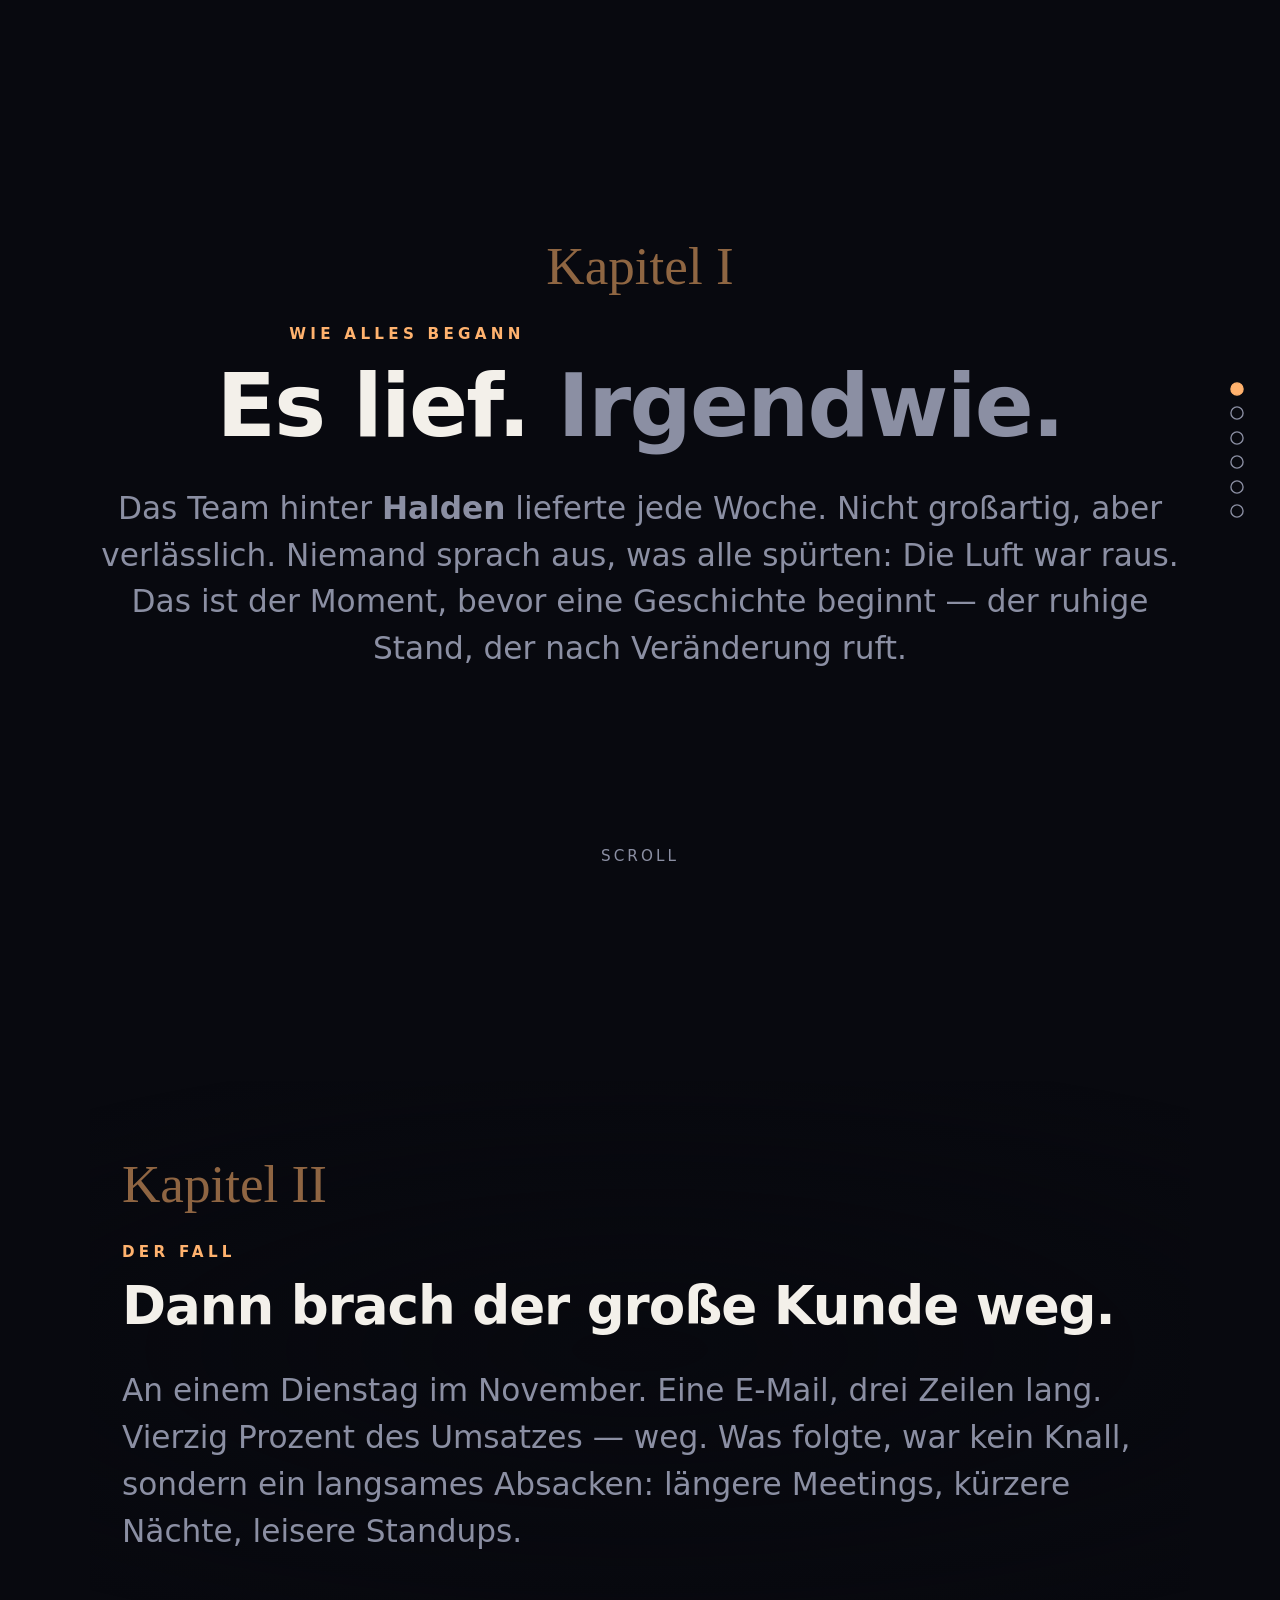
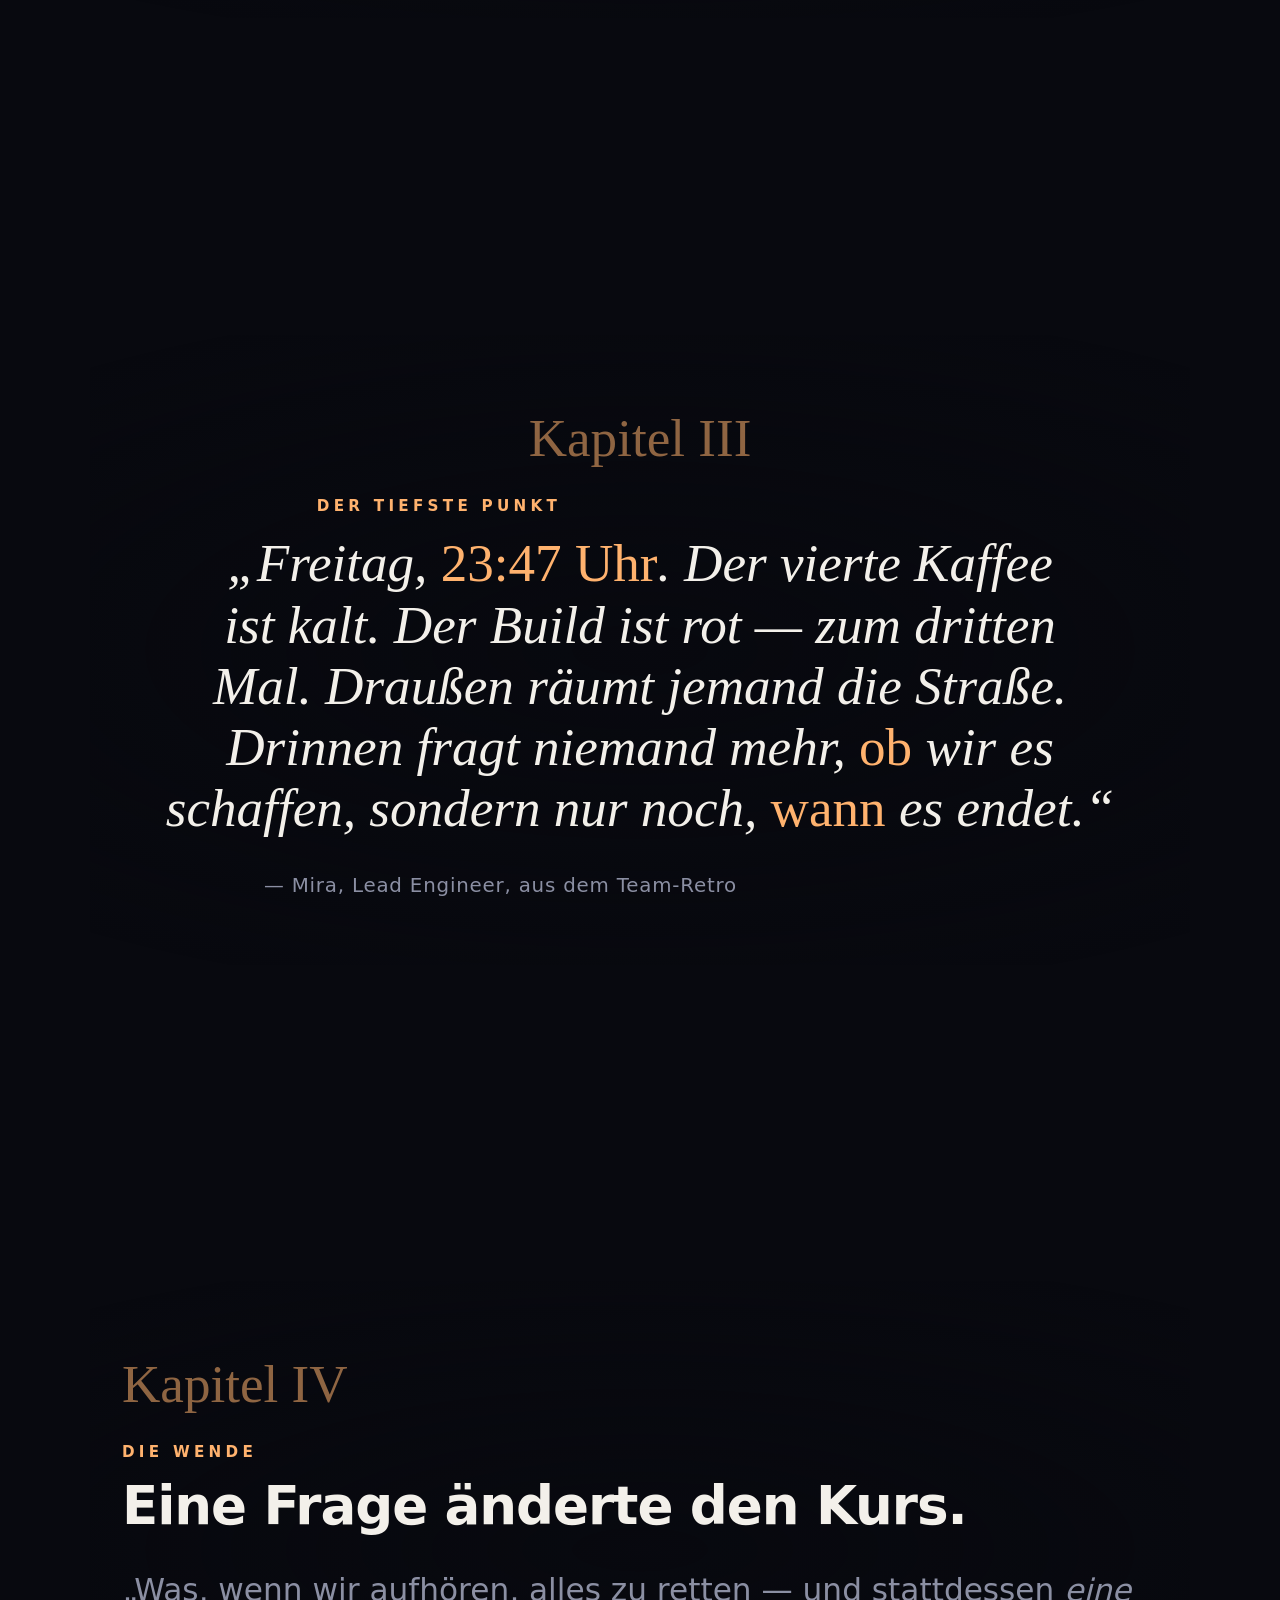
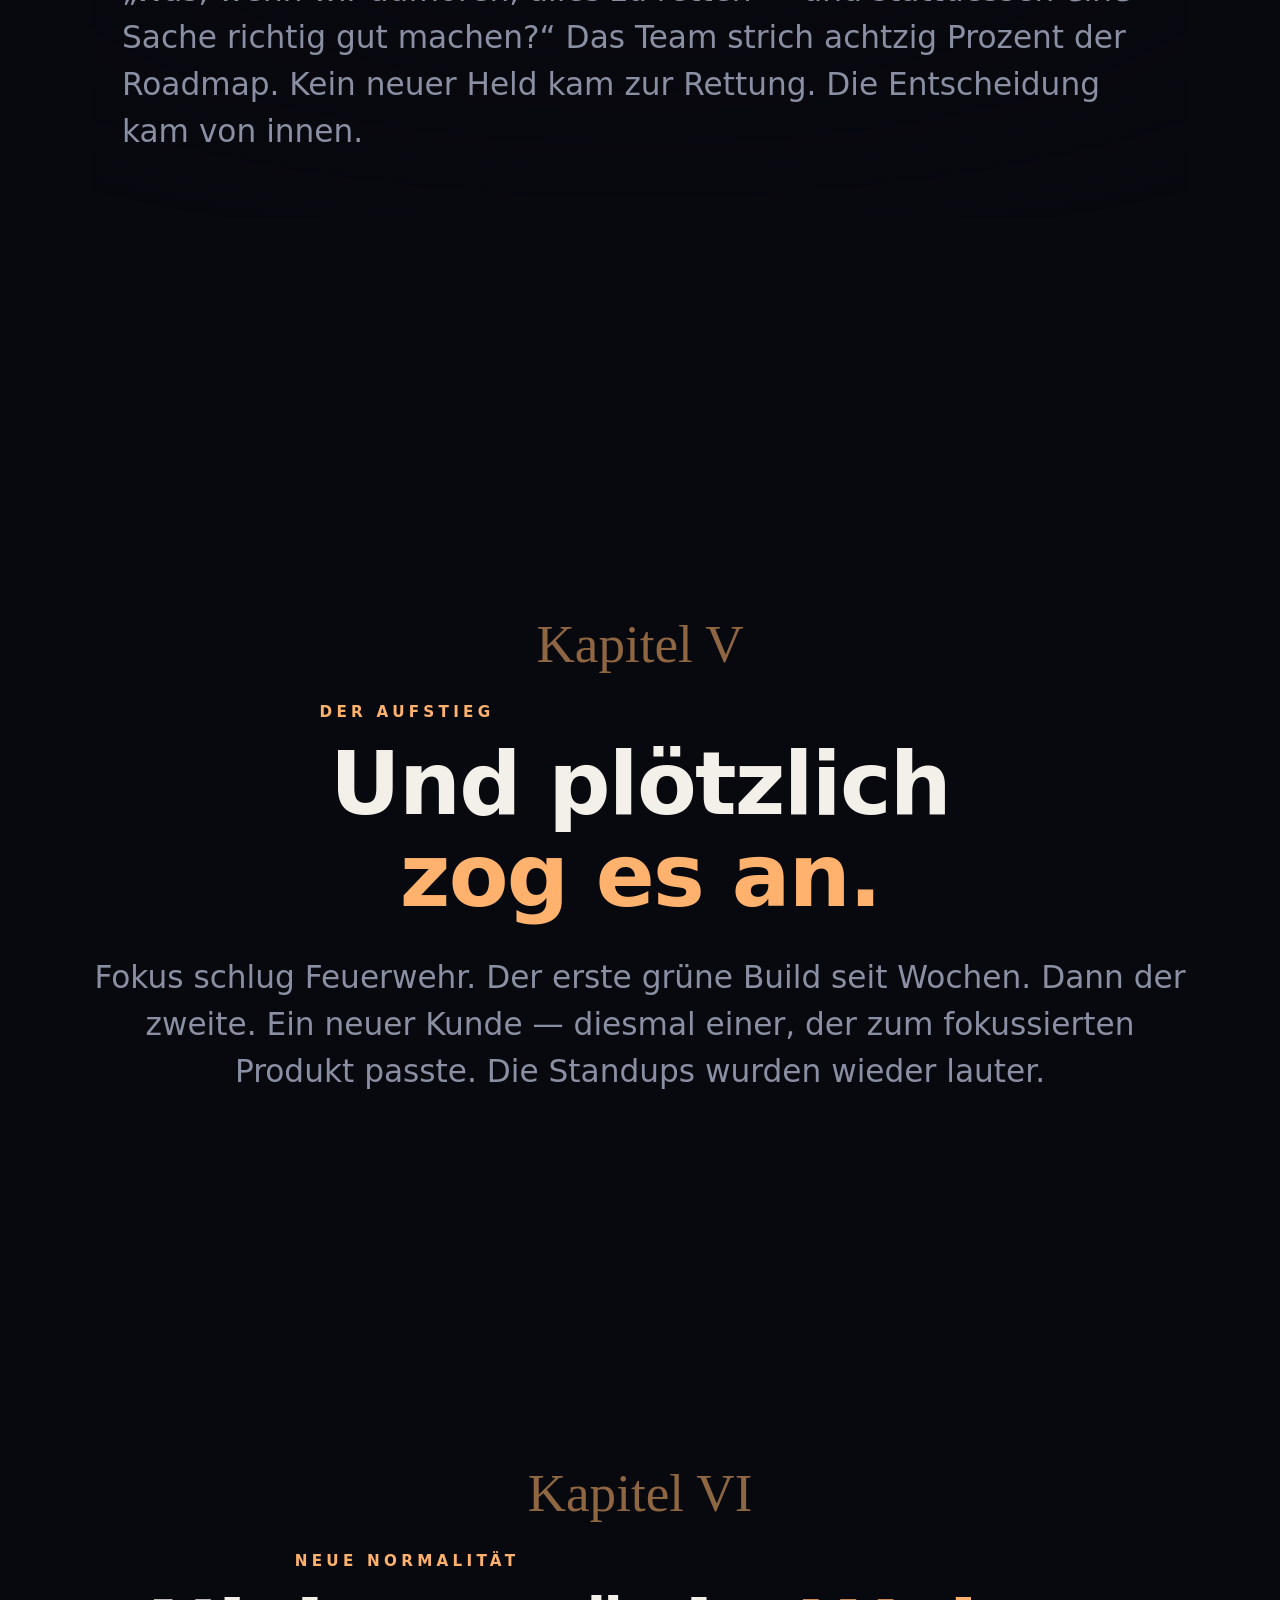
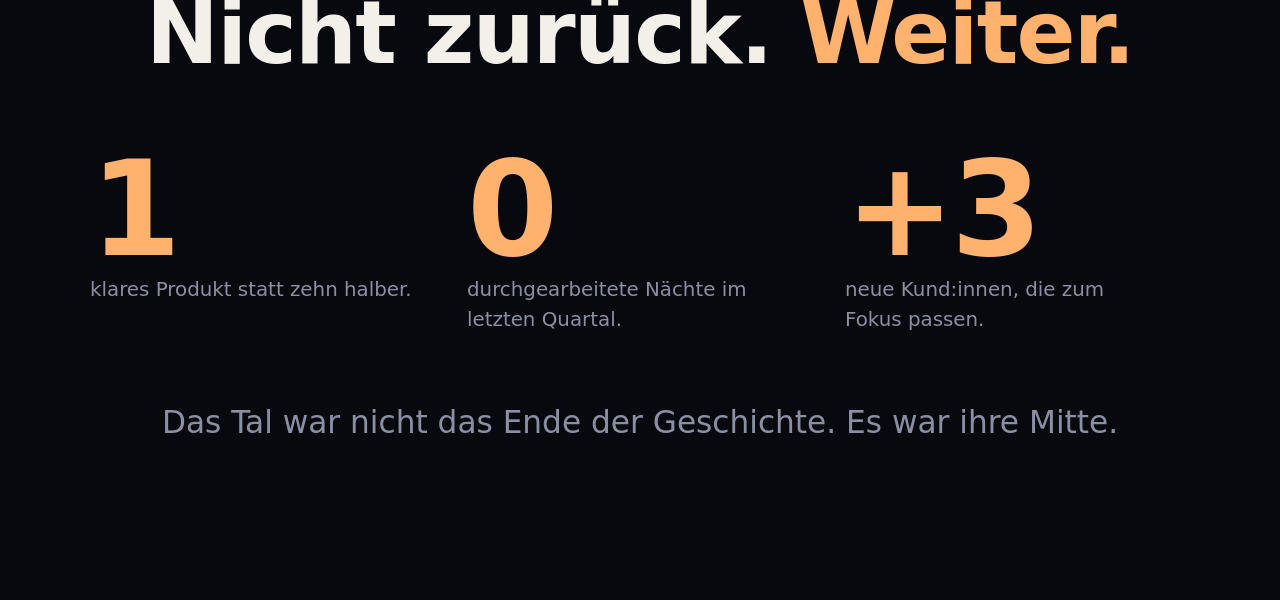
==== the-journey/index.html @ aa6193be "feat: three story-driven three.js presentation templates Drei self-contained HTML-Templates (the-pit" ====
<!DOCTYPE html>
<html lang="de">
<head>
  <meta charset="UTF-8" />
  <meta name="viewport" content="width=device-width, initial-scale=1.0" />
  <title>The Journey — Halden</title>

  <!-- Shared design foundation -->
  <link rel="stylesheet" href="../shared/base.css" />

  <!--
    THE JOURNEY — Story-Struktur: "Man in a Hole" (Pip Decks / Storyteller Tactics)
    Status quo -> Fall -> Struggle (mit Rolls Royce Moment) -> Turn -> Rise -> New Normal.
    Optik: cinematisch, Stimmung wandert dunkel -> hell mit dem Scroll.
    Kamera sinkt in einen Partikel-Tunnel hinab und steigt wieder auf.
  -->
  <style>
    /* Palette-Override: Start dunkel, warmer Akzent für die Erlösung am Ende. */
    :root {
      --bg: #08090f;
      --fg: #f3f0ea;
      --muted: #8b8fa3;
      --accent: #ffb26e;      /* warmes Licht = Hoffnung / Aufstieg */
      --accent-2: #6ea8fe;    /* kühles Blau = Ausgangszustand */
    }

    /* Inhaltssektionen etwas nach unten setzen, damit das Visual atmet. */
    .section__inner { position: relative; }

    /* Lesbarkeit über der bewegten Szene: sanfter Halo hinter Text. */
    .veil {
      background: radial-gradient(120% 80% at 50% 50%, rgba(8,9,15,0.72), rgba(8,9,15,0) 70%);
      padding: var(--space-lg) var(--space-md);
      border-radius: 24px;
    }

    .quote {
      font-family: var(--font-serif);
      font-size: var(--step-2);
      line-height: 1.15;
      font-style: italic;
      text-wrap: balance;
    }
    .quote span { color: var(--accent); font-style: normal; }
    .attribution { margin-top: var(--space-md); color: var(--muted); letter-spacing: 0.04em; }

    .chapter-index {
      font-family: var(--font-serif);
      font-size: var(--step-2);
      color: var(--accent);
      opacity: 0.55;
      display: block;
      margin-bottom: var(--space-sm);
    }
  </style>
</head>
<body>

  <!-- three.js Hintergrundszene (rein dekorativ) -->
  <canvas class="scene-canvas" aria-hidden="true"></canvas>

  <!-- Scroll-Fortschrittsbalken -->
  <div class="progress" aria-hidden="true"></div>

  <!-- Sektions-Navigation -->
  <nav class="nav-dots" aria-label="Kapitel">
    <a href="#status-quo" aria-label="Status Quo"></a>
    <a href="#fall" aria-label="Der Fall"></a>
    <a href="#struggle" aria-label="Der Kampf"></a>
    <a href="#turn" aria-label="Die Wende"></a>
    <a href="#rise" aria-label="Der Aufstieg"></a>
    <a href="#new-normal" aria-label="Neue Normalität"></a>
  </nav>

  <main class="deck">

    <!-- 1 — STATUS QUO · Story Hook: ruhiger, fast zu ruhiger Ausgangszustand -->
    <section class="section" id="status-quo">
      <div class="section__inner text-center reveal">
        <span class="chapter-index">Kapitel I</span>
        <p class="kicker">Wie alles begann</p>
        <h1 class="headline">Es lief. <span class="dim">Irgendwie.</span></h1>
        <p class="lead mx-auto">
          Das Team hinter <strong>Halden</strong> lieferte jede Woche. Nicht großartig,
          aber verlässlich. Niemand sprach aus, was alle spürten: Die Luft war raus.
          Das ist der Moment, bevor eine Geschichte beginnt — der ruhige Stand,
          der nach Veränderung ruft.
        </p>
      </div>
      <div class="scroll-hint">scroll</div>
    </section>

    <!-- 2 — THE FALL · Man in a Hole: der Absturz, Stimmung kippt -->
    <section class="section" id="fall">
      <div class="section__inner veil reveal">
        <span class="chapter-index">Kapitel II</span>
        <p class="kicker">Der Fall</p>
        <h2 class="subhead">Dann brach der große Kunde weg.</h2>
        <p class="lead">
          An einem Dienstag im November. Eine E-Mail, drei Zeilen lang.
          Vierzig Prozent des Umsatzes — weg. Was folgte, war kein Knall,
          sondern ein langsames Absacken: längere Meetings, kürzere Nächte,
          leisere Standups.
        </p>
      </div>
    </section>

    <!-- 3 — THE STRUGGLE · tiefster Punkt + Rolls Royce Moment (sinnliches Detail) -->
    <section class="section" id="struggle">
      <div class="section__inner text-center veil reveal">
        <span class="chapter-index">Kapitel III</span>
        <p class="kicker">Der tiefste Punkt</p>
        <!-- Rolls Royce Moment: ein konkretes, sinnliches Detail, das haften bleibt -->
        <blockquote class="quote">
          „Freitag, <span>23:47 Uhr</span>. Der vierte Kaffee ist kalt.
          Der Build ist rot — zum dritten Mal. Draußen räumt jemand die Straße.
          Drinnen fragt niemand mehr, <span>ob</span> wir es schaffen,
          sondern nur noch, <span>wann</span> es endet.“
        </blockquote>
        <p class="attribution">— Mira, Lead Engineer, aus dem Team-Retro</p>
      </div>
    </section>

    <!-- 4 — THE TURN · die Wende / Entscheidung -->
    <section class="section" id="turn">
      <div class="section__inner veil reveal">
        <span class="chapter-index">Kapitel IV</span>
        <p class="kicker">Die Wende</p>
        <h2 class="subhead">Eine Frage änderte den Kurs.</h2>
        <p class="lead">
          „Was, wenn wir aufhören, alles zu retten — und stattdessen <em>eine</em>
          Sache richtig gut machen?“ Das Team strich achtzig Prozent der Roadmap.
          Kein neuer Held kam zur Rettung. Die Entscheidung kam von innen.
        </p>
      </div>
    </section>

    <!-- 5 — THE RISE · Herausklettern, Stimmung hellt auf -->
    <section class="section" id="rise">
      <div class="section__inner text-center reveal">
        <span class="chapter-index">Kapitel V</span>
        <p class="kicker">Der Aufstieg</p>
        <h2 class="headline">Und plötzlich <span class="accent">zog es an.</span></h2>
        <p class="lead mx-auto">
          Fokus schlug Feuerwehr. Der erste grüne Build seit Wochen. Dann der zweite.
          Ein neuer Kunde — diesmal einer, der zum fokussierten Produkt passte.
          Die Standups wurden wieder lauter.
        </p>
      </div>
    </section>

    <!-- 6 — NEW NORMAL · Auflösung (hell) + Ausblick -->
    <section class="section" id="new-normal">
      <div class="section__inner text-center reveal">
        <span class="chapter-index">Kapitel VI</span>
        <p class="kicker">Neue Normalität</p>
        <h2 class="headline">Nicht zurück. <span class="accent">Weiter.</span></h2>
        <div class="grid-3 stagger" style="margin-top: var(--space-lg); text-align:left;">
          <div class="reveal" style="--i:0"><p class="stat accent">1</p><p class="dim">klares Produkt statt zehn halber.</p></div>
          <div class="reveal" style="--i:1"><p class="stat accent">0</p><p class="dim">durchgearbeitete Nächte im letzten Quartal.</p></div>
          <div class="reveal" style="--i:2"><p class="stat accent">+3</p><p class="dim">neue Kund:innen, die zum Fokus passen.</p></div>
        </div>
        <p class="lead mx-auto" style="margin-top: var(--space-lg);">
          Das Tal war nicht das Ende der Geschichte. Es war ihre Mitte.
        </p>
      </div>
    </section>

  </main>

  <!-- Shared scroll behaviour (Reveal, Nav-Dots, Progress, window.__scrollProgress) -->
  <script defer src="../shared/reveal.js"></script>

  <!-- ===================================================================
       three.js Szene — INLINE Modul, Import nur von absoluter HTTPS-URL,
       damit die Seite per Doppelklick über file:// läuft.
       Kamera fliegt durch einen Partikel-Tunnel, sinkt zur Mitte hinab
       (tiefster/dunkelster Punkt) und steigt zum hellen Ende wieder auf.
       =================================================================== -->
  <script type="module">
    import * as THREE from "https://esm.sh/three@0.169.0";

    const canvas = document.querySelector(".scene-canvas");
    const reduceMotion = window.matchMedia("(prefers-reduced-motion: reduce)").matches;

    // --- Renderer ---
    const renderer = new THREE.WebGLRenderer({ canvas, antialias: true, alpha: false });
    renderer.setPixelRatio(Math.min(window.devicePixelRatio, 2));
    renderer.setSize(window.innerWidth, window.innerHeight);

    const scene = new THREE.Scene();
    const camera = new THREE.PerspectiveCamera(70, window.innerWidth / window.innerHeight, 0.1, 400);

    // --- Stimmungs-Keyframes: dunkel -> am dunkelsten (Mitte) -> hell ---
    // p = geglätteter Scrollfortschritt 0..1
    const MOOD = [
      { p: 0.00, col: new THREE.Color("#141a2e") }, // Status quo: kühl, gedämpft
      { p: 0.25, col: new THREE.Color("#0a0c16") }, // Fall: dunkler
      { p: 0.45, col: new THREE.Color("#050507") }, // Struggle: fast schwarz (tiefster Punkt)
      { p: 0.62, col: new THREE.Color("#1a1526") }, // Turn: erstes Violett
      { p: 0.82, col: new THREE.Color("#3a2c3f") }, // Rise: wärmer
      { p: 1.00, col: new THREE.Color("#f0e6d8") }, // New Normal: warmes Licht
    ];
    const moodColor = (p) => {
      for (let i = 0; i < MOOD.length - 1; i++) {
        const a = MOOD[i], b = MOOD[i + 1];
        if (p <= b.p) {
          const t = (p - a.p) / (b.p - a.p || 1);
          return a.col.clone().lerp(b.col, Math.max(0, Math.min(1, t)));
        }
      }
      return MOOD[MOOD.length - 1].col.clone();
    };

    scene.fog = new THREE.FogExp2(MOOD[0].col.clone(), 0.018);
    scene.background = MOOD[0].col.clone();

    // --- Partikel-Tunnel: Punkte auf einer Röhre entlang -z ---
    const LENGTH = 260;          // Tunneltiefe
    const COUNT = reduceMotion ? 2500 : 9000;
    const positions = new Float32Array(COUNT * 3);
    const colors = new Float32Array(COUNT * 3);
    const cool = new THREE.Color("#6ea8fe");
    const warm = new THREE.Color("#ffb26e");

    for (let i = 0; i < COUNT; i++) {
      const z = -Math.random() * LENGTH;
      const angle = Math.random() * Math.PI * 2;
      // Radius mit leichter Variation -> Tunnelwand mit Tiefe
      const radius = 9 + Math.random() * 9;
      const x = Math.cos(angle) * radius;
      const y = Math.sin(angle) * radius;
      positions[i * 3 + 0] = x;
      positions[i * 3 + 1] = y;
      positions[i * 3 + 2] = z;

      // Farbe entlang der Tiefe von kühl -> warm mischen
      const mix = i / COUNT;
      const c = cool.clone().lerp(warm, mix);
      colors[i * 3 + 0] = c.r;
      colors[i * 3 + 1] = c.g;
      colors[i * 3 + 2] = c.b;
    }

    const geo = new THREE.BufferGeometry();
    geo.setAttribute("position", new THREE.BufferAttribute(positions, 3));
    geo.setAttribute("color", new THREE.BufferAttribute(colors, 3));

    const mat = new THREE.PointsMaterial({
      size: 0.18,
      vertexColors: true,
      transparent: true,
      opacity: 0.9,
      depthWrite: false,
      blending: THREE.AdditiveBlending,
      sizeAttenuation: true,
    });
    const points = new THREE.Points(geo, mat);
    scene.add(points);

    // --- Kamerapfad: Reise nach vorn (-z), Abtauchen zur Mitte, Aufstieg zum Ende ---
    // y(p) = rise*p  -  DIP*sin(pi*p)   -> p=0:0 · Mitte: negativ (unten) · p=1: rise (oben)
    const DIP = 7.0;   // Tiefe des Absinkens
    const RISE = 5.0;  // Endhöhe (Aufstieg ins Licht)
    const cameraY = (p) => RISE * p - DIP * Math.sin(Math.PI * p);
    const cameraZ = (p) => 8 - p * (LENGTH - 40); // reist durch den Tunnel

    // --- Geglätteter Scrollwert (Damping gegen Ruckeln) ---
    let smooth = 0;
    const target = () => (typeof window.__scrollProgress === "number" ? window.__scrollProgress : 0);

    function applyCamera(p) {
      camera.position.set(0, cameraY(p), cameraZ(p));
      // Blickrichtung: beim Abtauchen nach unten, beim Aufstieg nach oben schauen
      const lookY = cameraY(Math.min(1, p + 0.12)) + (p < 0.45 ? -2.5 : 2.0);
      camera.lookAt(0, lookY, cameraZ(p) - 20);

      const col = moodColor(p);
      scene.background.copy(col);
      scene.fog.color.copy(col);
      // Nebel lichtet sich zum hellen Ende hin
      scene.fog.density = 0.026 - 0.016 * p;
    }

    function render() {
      renderer.render(scene, camera);
    }

    if (reduceMotion) {
      // Statisch: einmal an aktueller Scrollposition zeichnen, kein Loop/Idle-Motion.
      smooth = target();
      applyCamera(smooth);
      render();
      window.addEventListener("scroll", () => { applyCamera(target()); render(); }, { passive: true });
    } else {
      const clock = new THREE.Clock();
      function loop() {
        requestAnimationFrame(loop);
        smooth += (target() - smooth) * 0.06; // Damping
        applyCamera(smooth);
        // dezente Eigenbewegung: Tunnel rotiert minimal, lebt
        points.rotation.z = clock.getElapsedTime() * 0.02;
        render();
      }
      loop();
    }

    // --- Resize ---
    window.addEventListener("resize", () => {
      camera.aspect = window.innerWidth / window.innerHeight;
      camera.updateProjectionMatrix();
      renderer.setSize(window.innerWidth, window.innerHeight);
      renderer.setPixelRatio(Math.min(window.devicePixelRatio, 2));
      render();
    });
  </script>
</body>
</html>
---- shared/base.css ----
/* ============================================================
   Presentation Templates — Shared Design Foundation
   Neutral base: design tokens, reset, typography scale,
   scroll-section layout, reveal utilities, nav + progress.
   Each template overrides palette + accents in its own <style>.
   ============================================================ */

/* ---- Design tokens ---------------------------------------- */
:root {
  /* Palette (override per template) */
  --bg: #0b0d12;
  --fg: #f5f6f8;
  --muted: #9aa2b1;
  --accent: #6ea8fe;
  --accent-2: #b388ff;

  /* Type scale — fluid via clamp(min, vw, max) */
  --step--1: clamp(0.83rem, 0.78rem + 0.25vw, 0.95rem);
  --step-0:  clamp(1rem, 0.92rem + 0.4vw, 1.25rem);
  --step-1:  clamp(1.35rem, 1.15rem + 1vw, 2rem);
  --step-2:  clamp(1.9rem, 1.4rem + 2.4vw, 3.5rem);
  --step-3:  clamp(2.6rem, 1.6rem + 4.8vw, 6rem);
  --step-4:  clamp(3.4rem, 1.8rem + 8vw, 9rem);

  /* Spacing */
  --space-xs: 0.5rem;
  --space-sm: 1rem;
  --space-md: 2rem;
  --space-lg: 4rem;
  --space-xl: 8rem;

  --measure: 60ch;          /* readable line length */
  --ease: cubic-bezier(0.22, 1, 0.36, 1);
  --font-sans: "Inter", ui-sans-serif, system-ui, -apple-system, "Segoe UI", Roboto, sans-serif;
  --font-serif: "Fraunces", "Iowan Old Style", Georgia, serif;
}

/* ---- Reset ------------------------------------------------ */
*, *::before, *::after { box-sizing: border-box; }
* { margin: 0; }
html { scroll-behavior: smooth; -webkit-text-size-adjust: 100%; }
body {
  font-family: var(--font-sans);
  font-size: var(--step-0);
  line-height: 1.5;
  color: var(--fg);
  background: var(--bg);
  -webkit-font-smoothing: antialiased;
  text-rendering: optimizeLegibility;
  overflow-x: hidden;
}
img, canvas { display: block; max-width: 100%; }
h1, h2, h3 { line-height: 1.05; letter-spacing: -0.02em; font-weight: 600; text-wrap: balance; }
p { max-width: var(--measure); text-wrap: pretty; }
a { color: inherit; }

@media (prefers-reduced-motion: reduce) {
  html { scroll-behavior: auto; }
  *, *::before, *::after { animation-duration: 0.001ms !important; transition-duration: 0.001ms !important; }
}

/* ---- three.js background canvas --------------------------- */
/* Fixed full-viewport layer behind all content. */
.scene-canvas {
  position: fixed;
  inset: 0;
  width: 100vw;
  height: 100vh;
  z-index: 0;
  pointer-events: none;
}

/* ---- Scroll-section layout -------------------------------- */
.deck { position: relative; z-index: 1; }

.section {
  position: relative;
  min-height: 100vh;
  display: grid;
  place-items: center;
  padding: var(--space-xl) var(--space-md);
}
.section__inner {
  width: min(100%, 1100px);
  margin-inline: auto;
}

/* Typographic building blocks */
.kicker {
  font-size: var(--step--1);
  text-transform: uppercase;
  letter-spacing: 0.28em;
  color: var(--accent);
  font-weight: 600;
  margin-bottom: var(--space-sm);
}
.headline { font-size: var(--step-3); }
.headline--hero { font-size: var(--step-4); }
.subhead { font-size: var(--step-2); }
.lead {
  font-size: var(--step-1);
  color: var(--muted);
  margin-top: var(--space-md);
  font-weight: 400;
}
.dim { color: var(--muted); }
.accent { color: var(--accent); }

/* ---- Reveal-on-scroll (driven by shared/reveal.js) -------- */
.reveal {
  opacity: 0;
  transform: translateY(28px);
  transition: opacity 0.9s var(--ease), transform 0.9s var(--ease);
  transition-delay: var(--reveal-delay, 0ms);
  will-change: opacity, transform;
}
.reveal.is-visible { opacity: 1; transform: none; }

/* Stagger helper: set on a parent, children reveal in sequence */
.stagger > * { --reveal-delay: calc(var(--i, 0) * 120ms); }

/* ---- Scroll progress bar ---------------------------------- */
.progress {
  position: fixed;
  top: 0; left: 0;
  height: 3px;
  width: 100%;
  transform: scaleX(var(--progress, 0));
  transform-origin: 0 50%;
  background: linear-gradient(90deg, var(--accent), var(--accent-2));
  z-index: 100;
}

/* ---- Section nav dots ------------------------------------- */
.nav-dots {
  position: fixed;
  right: clamp(1rem, 3vw, 2.5rem);
  top: 50%;
  transform: translateY(-50%);
  display: flex;
  flex-direction: column;
  gap: 0.9rem;
  z-index: 100;
}
.nav-dots a {
  width: 10px; height: 10px;
  border-radius: 50%;
  border: 1.5px solid var(--muted);
  opacity: 0.5;
  transition: all 0.3s var(--ease);
}
.nav-dots a.is-active {
  background: var(--accent);
  border-color: var(--accent);
  opacity: 1;
  transform: scale(1.35);
}

/* ---- Scroll hint ------------------------------------------ */
.scroll-hint {
  position: absolute;
  bottom: var(--space-md);
  left: 50%;
  transform: translateX(-50%);
  font-size: var(--step--1);
  color: var(--muted);
  letter-spacing: 0.2em;
  text-transform: uppercase;
  animation: bob 2s var(--ease) infinite;
}
@keyframes bob { 0%,100% { transform: translate(-50%, 0); } 50% { transform: translate(-50%, 8px); } }

/* ---- Utility --------------------------------------------- */
.grid-3 {
  display: grid;
  grid-template-columns: repeat(auto-fit, minmax(220px, 1fr));
  gap: var(--space-md);
}
.stat { font-size: var(--step-4); font-weight: 700; letter-spacing: -0.03em; line-height: 1; }
.text-center { text-align: center; }
.mx-auto { margin-inline: auto; }
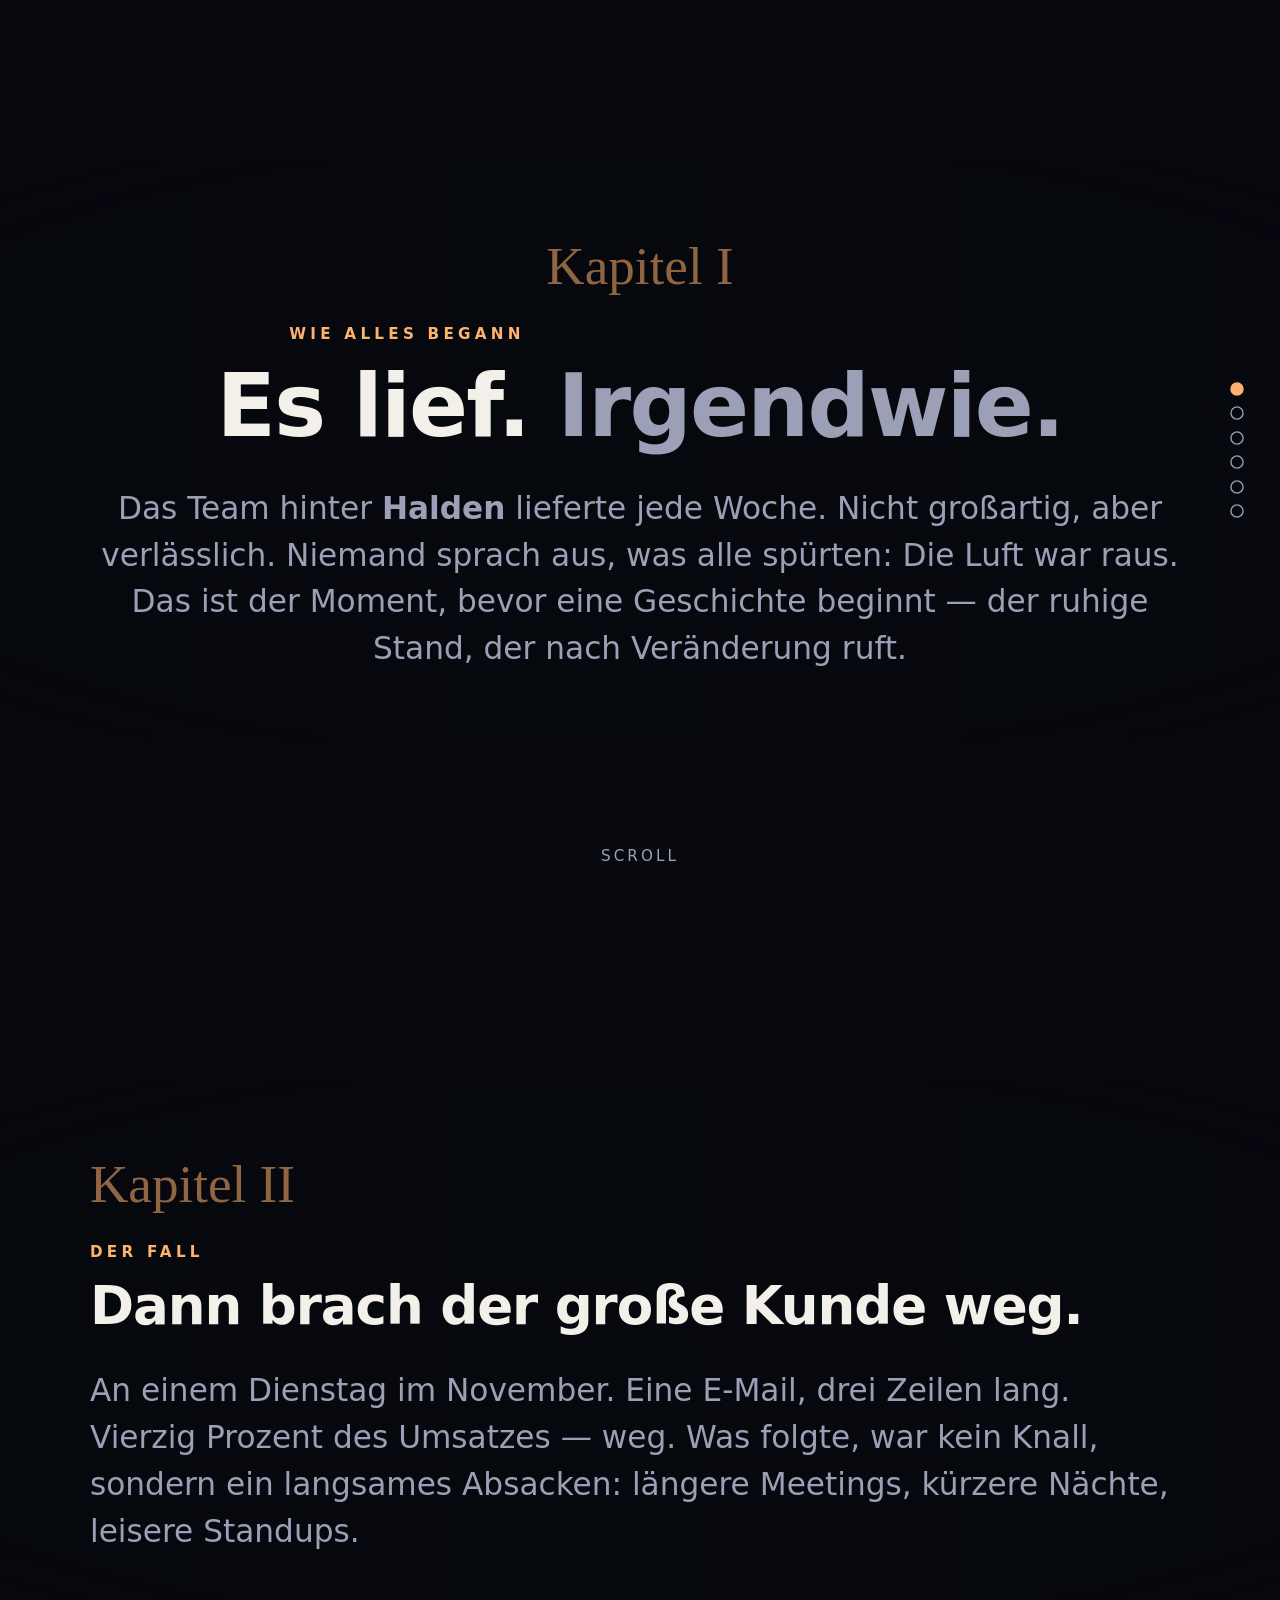
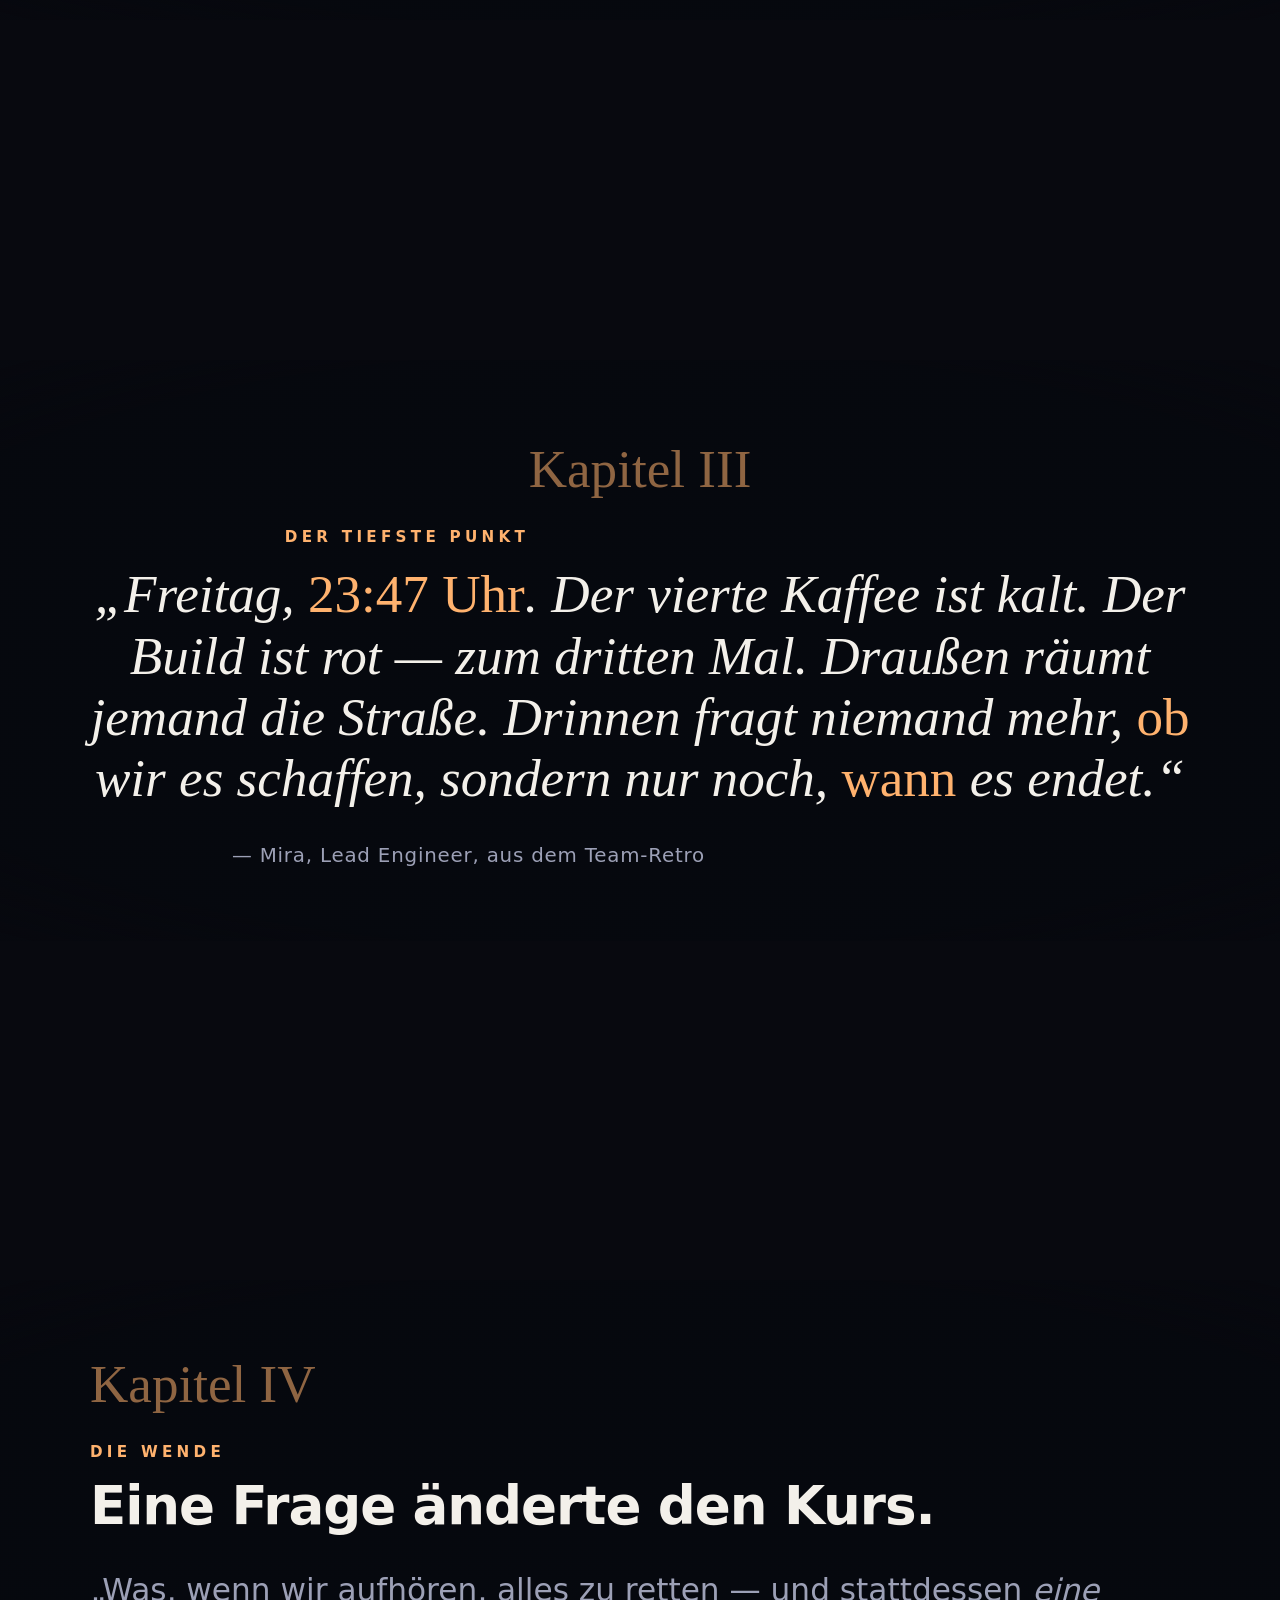
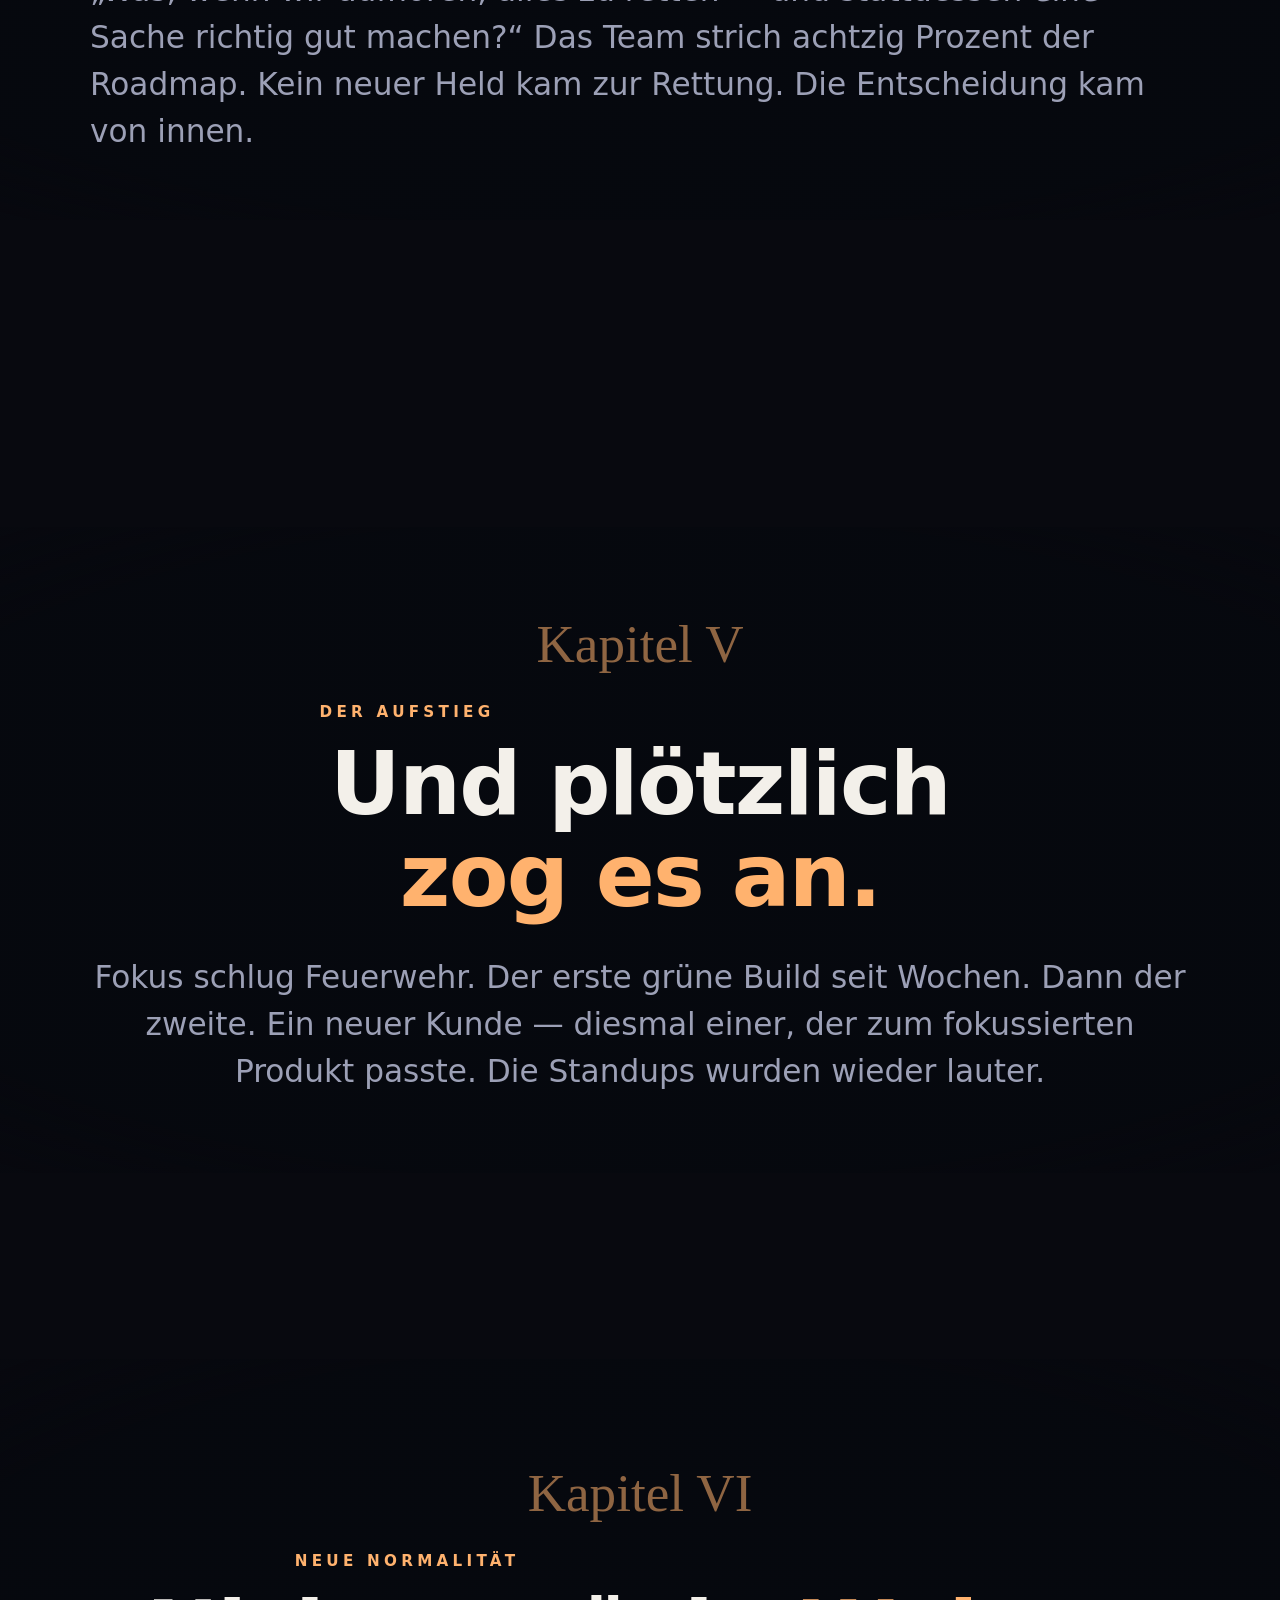
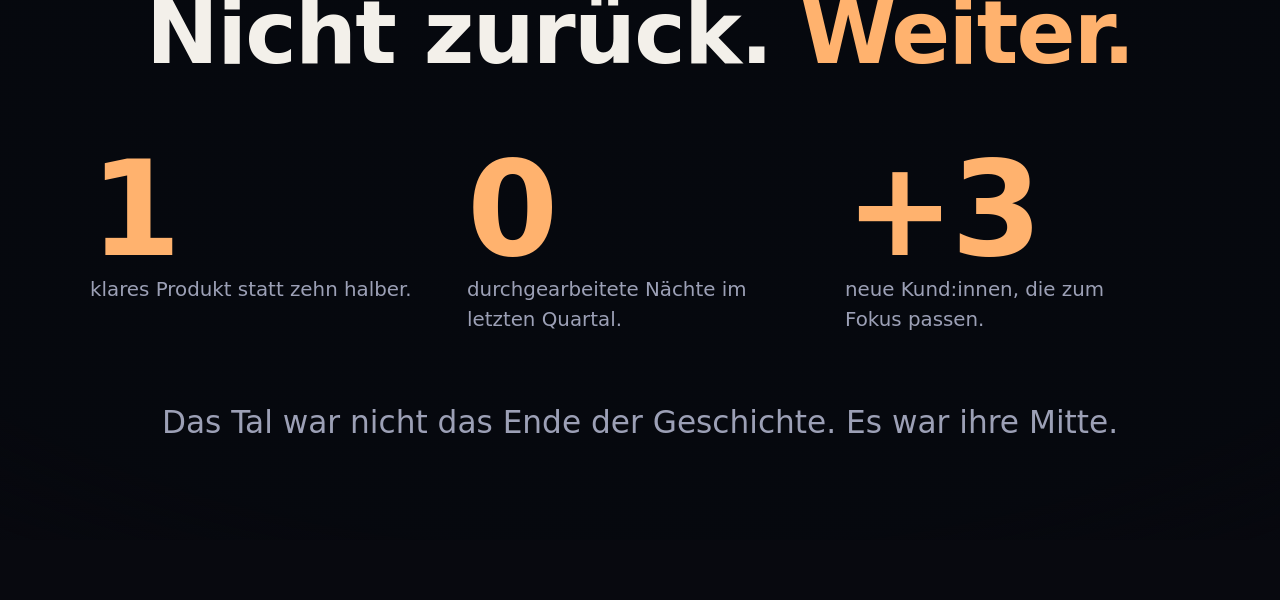
==== commit 88cdf681: "fix(a11y): ensure WCAG AA text contrast over animated scenes - shared: readability scrim behind sect" ====
--- a/the-journey/index.html
+++ b/the-journey/index.html
@@ -19,20 +19,30 @@
     :root {
       --bg: #08090f;
       --fg: #f3f0ea;
-      --muted: #8b8fa3;
+      --muted: #9ca0b6;       /* A11y: aufgehellt (L .36) — hält .lead/.dim im
+                                 Aufhell-Übergang vor dem is-light-Flip ≥ AA */
       --accent: #ffb26e;      /* warmes Licht = Hoffnung / Aufstieg */
       --accent-2: #6ea8fe;    /* kühles Blau = Ausgangszustand */
-    }
-
-    /* Inhaltssektionen etwas nach unten setzen, damit das Visual atmet. */
-    .section__inner { position: relative; }
-
-    /* Lesbarkeit über der bewegten Szene: sanfter Halo hinter Text. */
-    .veil {
-      background: radial-gradient(120% 80% at 50% 50%, rgba(8,9,15,0.72), rgba(8,9,15,0) 70%);
-      padding: var(--space-lg) var(--space-md);
-      border-radius: 24px;
-    }
+
+      /* A11y-Lesbarkeits-Halo hinter Text (dunkel, für helle Schrift). */
+      --scrim: rgba(6, 8, 14, 0.66);
+    }
+
+    /* Dynamische Farbanpassung an den Hintergrund:
+       Am Ende ("Neue Normalität") wird die Szene cremefarben. Ab ~90% Scroll
+       kippt <body class="is-light"> die Schrift auf dunkel, den Scrim auf hell
+       und den Akzent auf kontraststarkes Burnt-Orange — sonst wäre helle
+       Schrift auf Creme unlesbar (WCAG-Fail). Getrieben von der three.js-Szene. */
+    body.is-light {
+      --fg: #1c1509;
+      --muted: #574b39;
+      --accent: #9a4a12;      /* burnt orange — AA auf Creme */
+      --scrim: rgba(245, 238, 226, 0.66);
+    }
+
+    /* Weicher Übergang beim Umschalten hell/dunkel. */
+    .headline, .subhead, .lead, .kicker, .quote, .attribution,
+    .chapter-index, .dim, .accent, .stat { transition: color 0.45s var(--ease); }
 
     .quote {
       font-family: var(--font-serif);
@@ -92,7 +102,7 @@
 
     <!-- 2 — THE FALL · Man in a Hole: der Absturz, Stimmung kippt -->
     <section class="section" id="fall">
-      <div class="section__inner veil reveal">
+      <div class="section__inner reveal">
         <span class="chapter-index">Kapitel II</span>
         <p class="kicker">Der Fall</p>
         <h2 class="subhead">Dann brach der große Kunde weg.</h2>
@@ -107,7 +117,7 @@
 
     <!-- 3 — THE STRUGGLE · tiefster Punkt + Rolls Royce Moment (sinnliches Detail) -->
     <section class="section" id="struggle">
-      <div class="section__inner text-center veil reveal">
+      <div class="section__inner text-center reveal">
         <span class="chapter-index">Kapitel III</span>
         <p class="kicker">Der tiefste Punkt</p>
         <!-- Rolls Royce Moment: ein konkretes, sinnliches Detail, das haften bleibt -->
@@ -123,7 +133,7 @@
 
     <!-- 4 — THE TURN · die Wende / Entscheidung -->
     <section class="section" id="turn">
-      <div class="section__inner veil reveal">
+      <div class="section__inner reveal">
         <span class="chapter-index">Kapitel IV</span>
         <p class="kicker">Die Wende</p>
         <h2 class="subhead">Eine Frage änderte den Kurs.</h2>
@@ -280,6 +290,10 @@
       scene.fog.color.copy(col);
       // Nebel lichtet sich zum hellen Ende hin
       scene.fog.density = 0.026 - 0.016 * p;
+
+      // Dynamische A11y-Farbanpassung: sobald die Szene hell wird, kippt die
+      // Schrift auf dunkel (siehe CSS `body.is-light`) — hält den Kontrast AA.
+      document.body.classList.toggle("is-light", p > 0.9);
     }
 
     function render() {
--- a/shared/base.css
+++ b/shared/base.css
@@ -83,6 +83,29 @@
 .section__inner {
   width: min(100%, 1100px);
   margin-inline: auto;
+  position: relative;
+  z-index: 0;
+}
+
+/* ---- Readability scrim (A11y contrast over the moving canvas) ------
+   A soft, semi-transparent halo painted behind each text block so the
+   effective background under the text is controlled by --scrim, not by
+   whatever the three.js scene happens to render. This guarantees the
+   text/background contrast stays WCAG-safe regardless of particle
+   brightness. Templates set --scrim (tinted opposite to their text
+   colour); default is transparent, so the halo is opt-in. */
+.section__inner::before {
+  content: "";
+  position: absolute;
+  inset: -16% -14%;
+  z-index: -1;
+  border-radius: 48px;
+  pointer-events: none;
+  background: radial-gradient(ellipse 96% 82% at 50% 50%,
+    var(--scrim, transparent) 0%,
+    var(--scrim, transparent) 62%,
+    transparent 90%);
+  transition: background 0.45s var(--ease);
 }
 
 /* Typographic building blocks */
